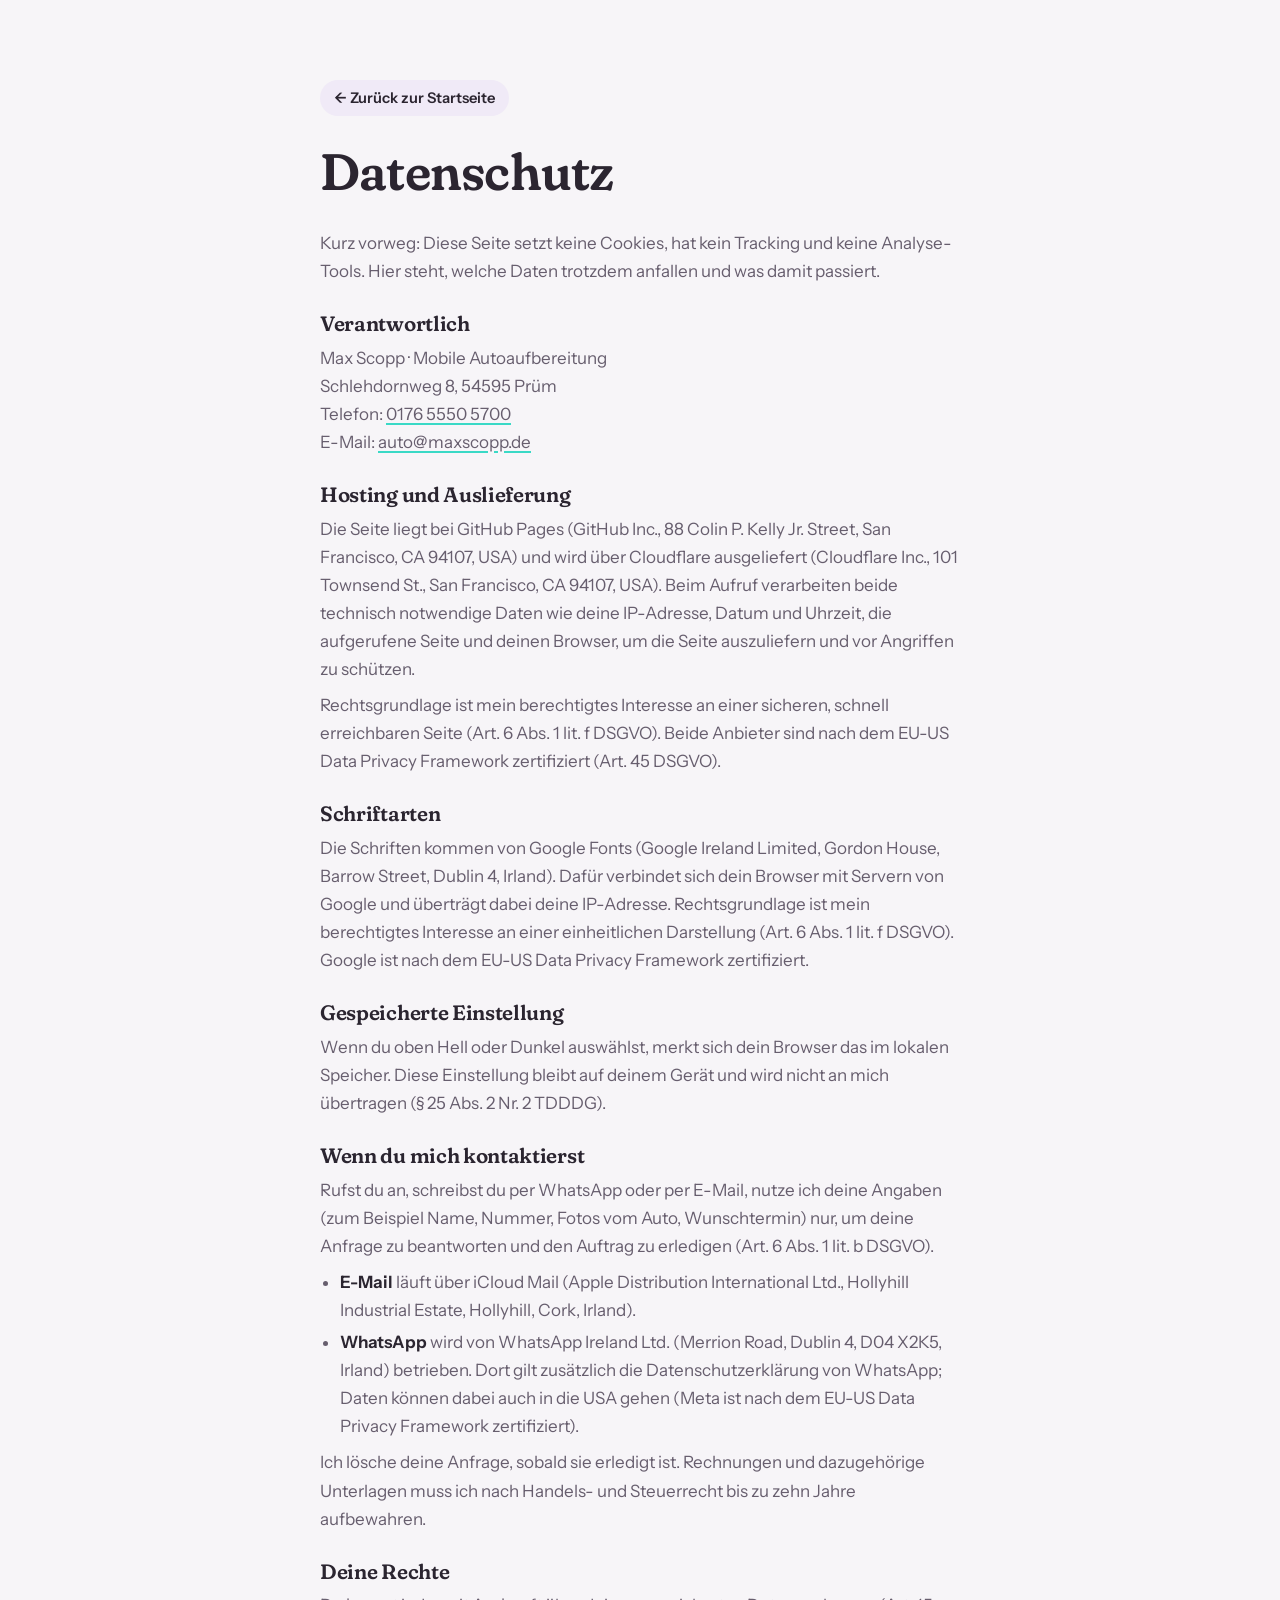
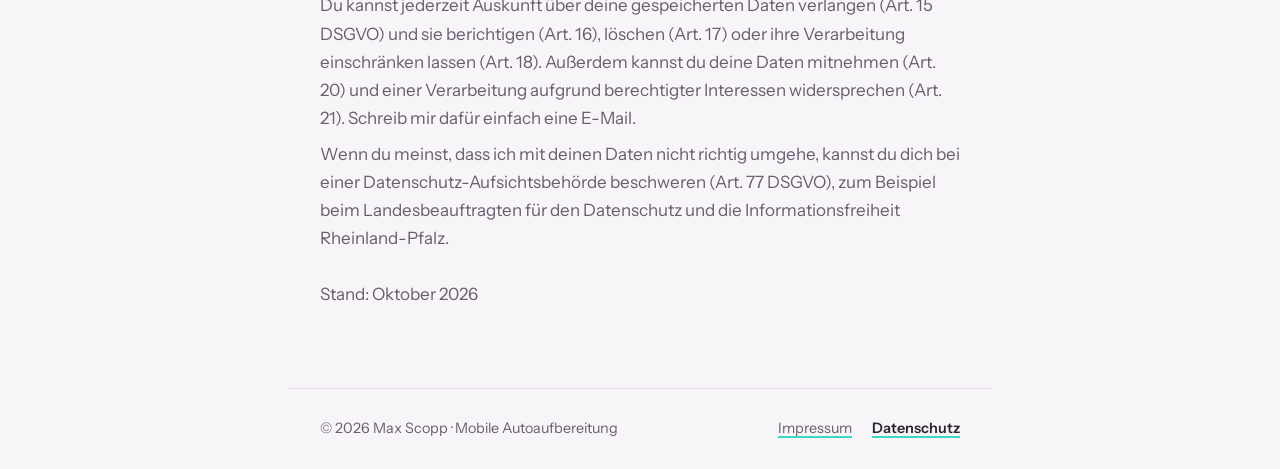
==== datenschutz.html @ cbfadf85 "Impressum und Datenschutz" ====
<!doctype html>
<html lang="de">
<head>
<meta charset="utf-8">
<meta name="viewport" content="width=device-width, initial-scale=1">
<title>Datenschutz · Max Scopp Autoaufbereitung</title>
<meta name="robots" content="noindex">
<link rel="icon" href="data:image/svg+xml,%3Csvg xmlns='http://www.w3.org/2000/svg' viewBox='0 0 32 32'%3E%3Crect width='32' height='32' rx='8' fill='%237650cc'/%3E%3Ctext x='16' y='21' text-anchor='middle' font-family='Georgia' font-weight='700' font-size='13' fill='%23fff'%3EMS%3C/text%3E%3C/svg%3E">
<script>
  try {
    var savedTheme = localStorage.getItem('theme');
    if (savedTheme === 'light' || savedTheme === 'dark') document.documentElement.setAttribute('data-theme', savedTheme);
  } catch (e) {}
</script>
<link rel="preconnect" href="https://fonts.googleapis.com">
<link rel="preconnect" href="https://fonts.gstatic.com" crossorigin>
<link rel="stylesheet" href="https://fonts.googleapis.com/css2?family=Fraunces:opsz,wght,SOFT@9..144,500..700,0..100&family=Instrument+Sans:wght@400..700&display=swap">
<link rel="stylesheet" href="legal.css">
</head>
<body>
<main class="wrap">
  <a class="back" href="./">← Zurück zur Startseite</a>
  <h1>Datenschutz</h1>
  <p>Kurz vorweg: Diese Seite setzt keine Cookies, hat kein Tracking und keine Analyse-Tools. Hier steht, welche Daten trotzdem anfallen und was damit passiert.</p>

  <section>
    <h2>Verantwortlich</h2>
    <p>
      Max Scopp · Mobile Autoaufbereitung<br>
      Schlehdornweg 8, 54595 Prüm<br>
      Telefon: <a href="tel:+4917655505700">0176 5550 5700</a><br>
      E-Mail: <a href="mailto:auto@maxscopp.de">auto@maxscopp.de</a>
    </p>
  </section>

  <section>
    <h2>Hosting und Auslieferung</h2>
    <p>Die Seite liegt bei GitHub Pages (GitHub Inc., 88 Colin P. Kelly Jr. Street, San Francisco, CA 94107, USA) und wird über Cloudflare ausgeliefert (Cloudflare Inc., 101 Townsend St., San Francisco, CA 94107, USA). Beim Aufruf verarbeiten beide technisch notwendige Daten wie deine IP-Adresse, Datum und Uhrzeit, die aufgerufene Seite und deinen Browser, um die Seite auszuliefern und vor Angriffen zu schützen.</p>
    <p>Rechtsgrundlage ist mein berechtigtes Interesse an einer sicheren, schnell erreichbaren Seite (Art. 6 Abs. 1 lit. f DSGVO). Beide Anbieter sind nach dem EU-US Data Privacy Framework zertifiziert (Art. 45 DSGVO).</p>
  </section>

  <section>
    <h2>Schriftarten</h2>
    <p>Die Schriften kommen von Google Fonts (Google Ireland Limited, Gordon House, Barrow Street, Dublin 4, Irland). Dafür verbindet sich dein Browser mit Servern von Google und überträgt dabei deine IP-Adresse. Rechtsgrundlage ist mein berechtigtes Interesse an einer einheitlichen Darstellung (Art. 6 Abs. 1 lit. f DSGVO). Google ist nach dem EU-US Data Privacy Framework zertifiziert.</p>
  </section>

  <section>
    <h2>Gespeicherte Einstellung</h2>
    <p>Wenn du oben Hell oder Dunkel auswählst, merkt sich dein Browser das im lokalen Speicher. Diese Einstellung bleibt auf deinem Gerät und wird nicht an mich übertragen (§ 25 Abs. 2 Nr. 2 TDDDG).</p>
  </section>

  <section>
    <h2>Wenn du mich kontaktierst</h2>
    <p>Rufst du an, schreibst du per WhatsApp oder per E-Mail, nutze ich deine Angaben (zum Beispiel Name, Nummer, Fotos vom Auto, Wunschtermin) nur, um deine Anfrage zu beantworten und den Auftrag zu erledigen (Art. 6 Abs. 1 lit. b DSGVO).</p>
    <ul>
      <li><strong>E-Mail</strong> läuft über iCloud Mail (Apple Distribution International Ltd., Hollyhill Industrial Estate, Hollyhill, Cork, Irland).</li>
      <li><strong>WhatsApp</strong> wird von WhatsApp Ireland Ltd. (Merrion Road, Dublin 4, D04 X2K5, Irland) betrieben. Dort gilt zusätzlich die Datenschutzerklärung von WhatsApp; Daten können dabei auch in die USA gehen (Meta ist nach dem EU-US Data Privacy Framework zertifiziert).</li>
    </ul>
    <p>Ich lösche deine Anfrage, sobald sie erledigt ist. Rechnungen und dazugehörige Unterlagen muss ich nach Handels- und Steuerrecht bis zu zehn Jahre aufbewahren.</p>
  </section>

  <section>
    <h2>Deine Rechte</h2>
    <p>Du kannst jederzeit Auskunft über deine gespeicherten Daten verlangen (Art. 15 DSGVO) und sie berichtigen (Art. 16), löschen (Art. 17) oder ihre Verarbeitung einschränken lassen (Art. 18). Außerdem kannst du deine Daten mitnehmen (Art. 20) und einer Verarbeitung aufgrund berechtigter Interessen widersprechen (Art. 21). Schreib mir dafür einfach eine E-Mail.</p>
    <p>Wenn du meinst, dass ich mit deinen Daten nicht richtig umgehe, kannst du dich bei einer Datenschutz-Aufsichtsbehörde beschweren (Art. 77 DSGVO), zum Beispiel beim Landesbeauftragten für den Datenschutz und die Informationsfreiheit Rheinland-Pfalz.</p>
  </section>

  <p>Stand: Oktober 2026</p>
</main>
<footer class="wrap foot">
  <span>© 2026 Max Scopp · Mobile Autoaufbereitung</span>
  <nav aria-label="Rechtliches"><a href="impressum.html">Impressum</a><a href="datenschutz.html" aria-current="page">Datenschutz</a></nav>
</footer>
</body>
</html>
---- legal.css ----
/* Impressum + Datenschutz: gleiche Farben und Schriften wie die Startseite, ruhige Lesespalte */
:root {
  --bg: #f7f5f8; --surface: #ffffff; --ink: #2b2530; --muted: #675e6e; --line: #e4dee8;
  --teal: #3ad9c6; --violet-ink: #6a43c0; --lilac: #f0eaf7;
  --f-display: "Fraunces", Georgia, "Times New Roman", serif;
  --f-body: "Instrument Sans", system-ui, -apple-system, "Segoe UI", Roboto, sans-serif;
  color-scheme: light;
}
@media (prefers-color-scheme: dark) {
  :root:not([data-theme="light"]) {
    --bg: #19161d; --surface: #231f28; --ink: #efeaf3; --muted: #b0a7b8; --line: #373040;
    --teal: #5ee8d8; --violet-ink: #b69cf2; --lilac: #251e2f;
    color-scheme: dark;
  }
}
:root[data-theme="dark"] {
  --bg: #19161d; --surface: #231f28; --ink: #efeaf3; --muted: #b0a7b8; --line: #373040;
  --teal: #5ee8d8; --violet-ink: #b69cf2; --lilac: #251e2f;
  color-scheme: dark;
}

*, *::before, *::after { box-sizing: border-box; }
body { margin: 0; background: var(--bg); color: var(--ink); font-family: var(--f-body); font-size: 1.0625rem; line-height: 1.65; }
.wrap { max-width: 44rem; margin-inline: auto; padding-inline: clamp(16px, 4vw, 32px); }
main { display: grid; gap: 28px; padding-block: clamp(40px, 7vw, 80px); }
h1, h2 { margin: 0; font-family: var(--f-display); font-weight: 600; font-variation-settings: "SOFT" 100; letter-spacing: -0.015em; line-height: 1.1; }
h1 { font-size: clamp(2.2rem, 6vw, 3.2rem); }
h2 { font-size: 1.3rem; }
section { display: grid; gap: 8px; }
p, ul { margin: 0; color: var(--muted); }
ul { padding-left: 1.2em; display: grid; gap: 4px; }
strong { color: var(--ink); font-weight: 650; }
a { color: inherit; text-decoration-color: var(--teal); text-decoration-thickness: 2px; text-underline-offset: 3px; }
:focus-visible { outline: 3px solid var(--teal); outline-offset: 3px; }
.back { justify-self: start; padding: 6px 14px; border-radius: 999px; background: var(--lilac); text-decoration: none; font-size: 0.92rem; font-weight: 600; }
.foot { display: flex; flex-wrap: wrap; justify-content: space-between; gap: 12px 24px; padding-block: 28px; border-top: 1px solid var(--line); color: var(--muted); font-size: 0.9rem; }
.foot nav { display: flex; gap: 20px; }
.foot a[aria-current] { color: var(--ink); font-weight: 600; }
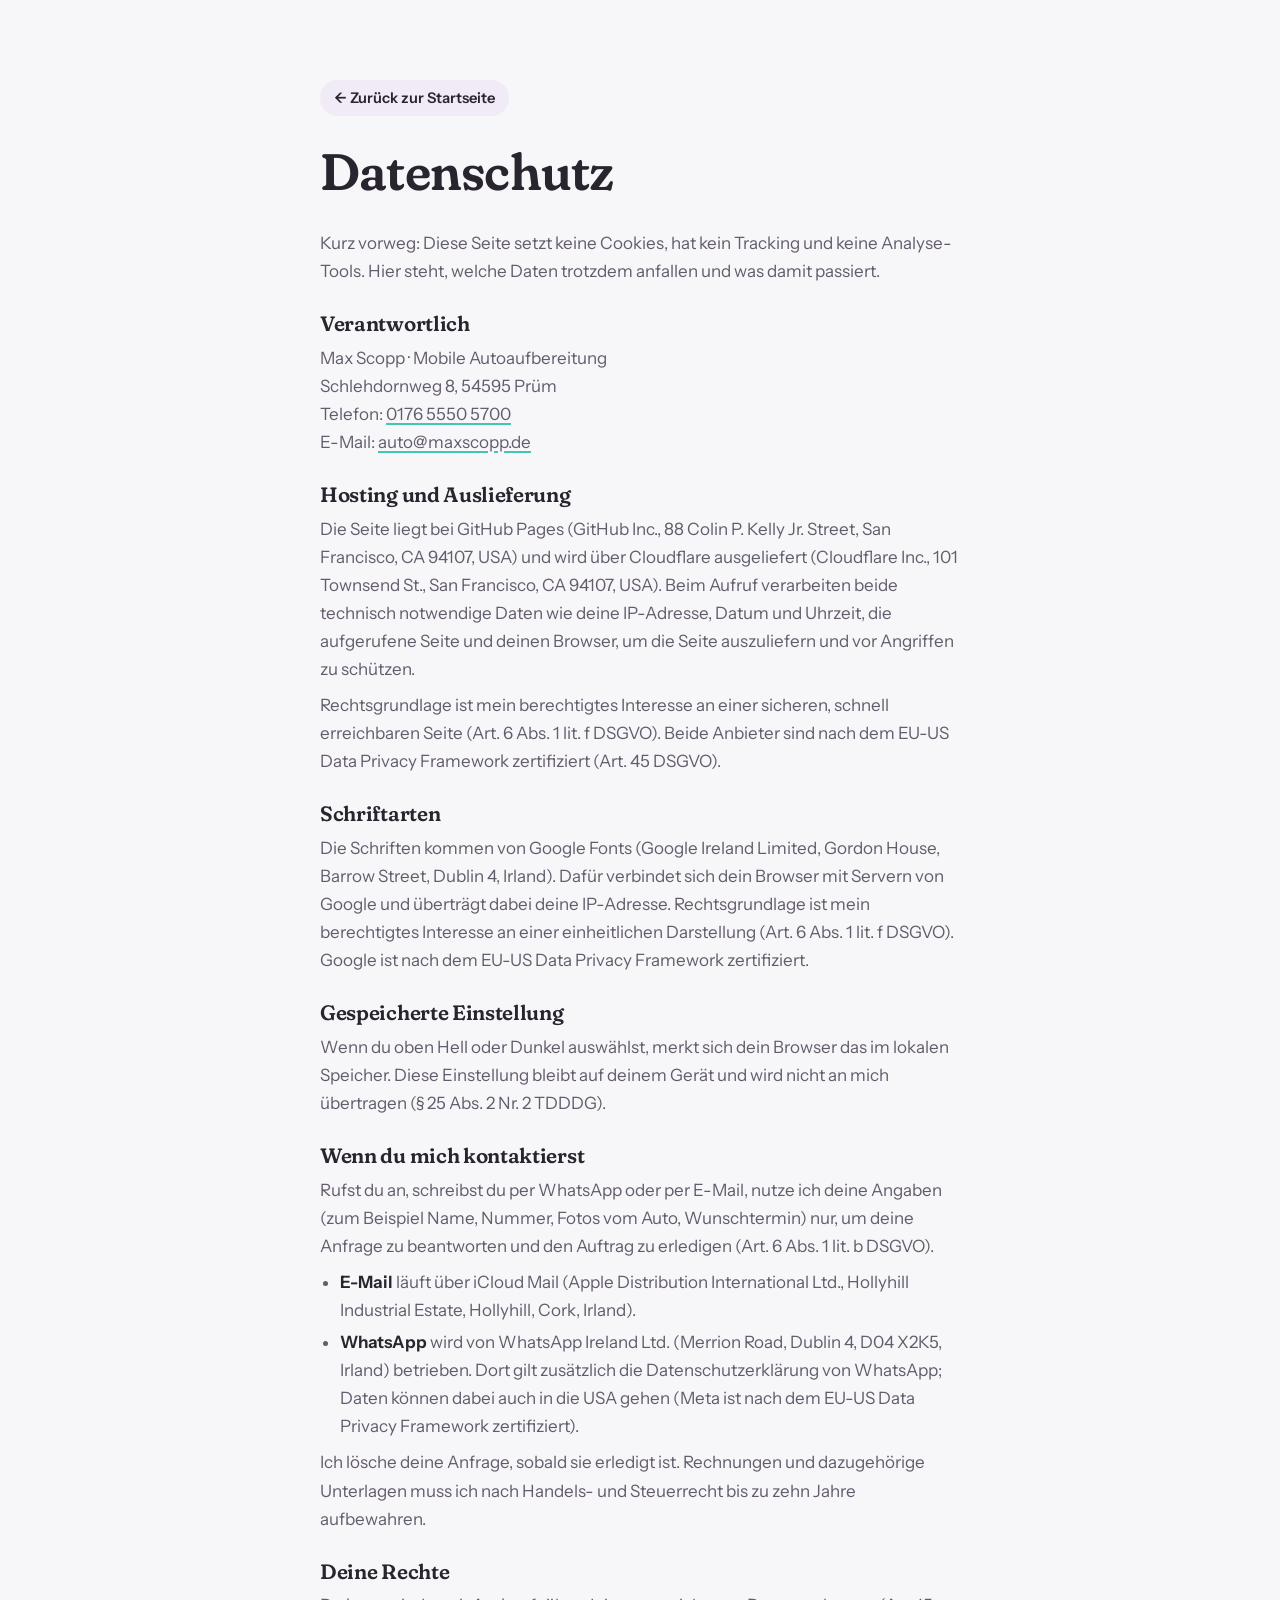
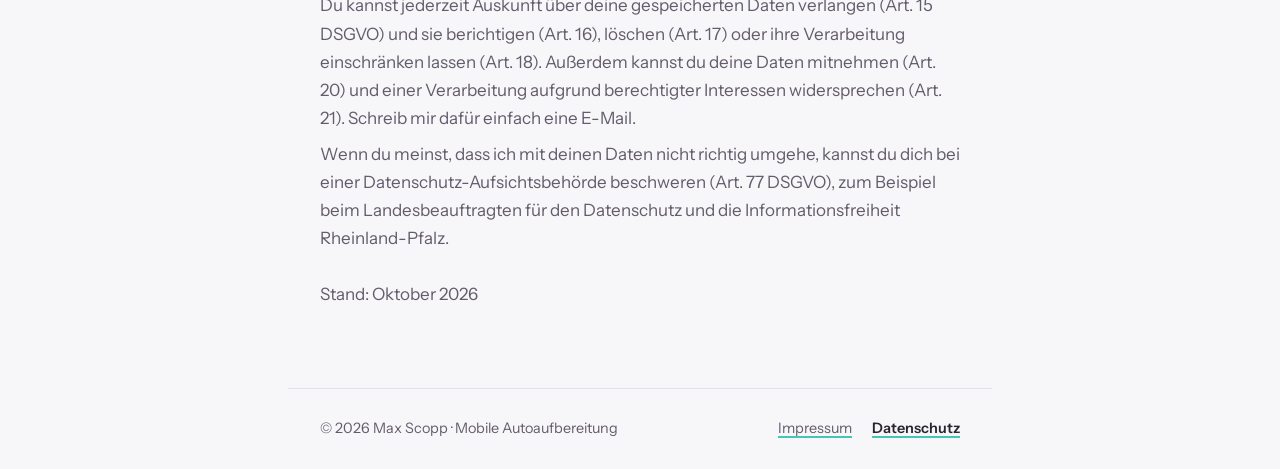
==== commit e3ea358a: "update" ====
--- a/datenschutz.html
+++ b/datenschutz.html
@@ -5,7 +5,7 @@
 <meta name="viewport" content="width=device-width, initial-scale=1">
 <title>Datenschutz · Max Scopp Autoaufbereitung</title>
 <meta name="robots" content="noindex">
-<link rel="icon" href="data:image/svg+xml,%3Csvg xmlns='http://www.w3.org/2000/svg' viewBox='0 0 32 32'%3E%3Crect width='32' height='32' rx='8' fill='%237650cc'/%3E%3Ctext x='16' y='21' text-anchor='middle' font-family='Georgia' font-weight='700' font-size='13' fill='%23fff'%3EMS%3C/text%3E%3C/svg%3E">
+<link rel="icon" href="favicon.svg" type="image/svg+xml">
 <script>
   try {
     var savedTheme = localStorage.getItem('theme');
@@ -15,6 +15,7 @@
 <link rel="preconnect" href="https://fonts.googleapis.com">
 <link rel="preconnect" href="https://fonts.gstatic.com" crossorigin>
 <link rel="stylesheet" href="https://fonts.googleapis.com/css2?family=Fraunces:opsz,wght,SOFT@9..144,500..700,0..100&family=Instrument+Sans:wght@400..700&display=swap">
+<link rel="stylesheet" href="site-theme.css">
 <link rel="stylesheet" href="legal.css">
 </head>
 <body>
--- a/site-theme.css
+++ b/site-theme.css
@@ -0,0 +1,74 @@
+:root {
+  --bg: #f7f6f8;
+  --surface: #fffefe;
+  --ink: #29252f;
+  --muted: #635c6c;
+  --line: #e5e0e8;
+  --lilac: #f0ebf7;
+  --mint: #e5f5f1;
+  --teal: #43c7b5;
+  --on-teal: #10201e;
+  --teal-ink: #14786d;
+  --violet: #7053bd;
+  --on-violet: #ffffff;
+  --violet-ink: #6647ad;
+  --chip: #ece6f3;
+  --hover: rgb(112 83 189 / 0.06);
+  --lg-tint: 255 254 255;
+  --lg-tint-a: 0.34;
+  --f-display: "Fraunces", Georgia, "Times New Roman", serif;
+  --f-body: "Instrument Sans", system-ui, -apple-system, "Segoe UI", Roboto, sans-serif;
+  color-scheme: light;
+}
+@media (prefers-color-scheme: dark) {
+  :root:not([data-theme="light"]) {
+    --bg: #18151c;
+    --surface: #221e27;
+    --ink: #f2eef5;
+    --muted: #b4aab9;
+    --line: #393340;
+    --lilac: #292330;
+    --mint: #192c2b;
+    --teal: #64d8c6;
+    --on-teal: #10201e;
+    --teal-ink: #7be2d3;
+    --violet: #8064cc;
+    --on-violet: #ffffff;
+    --violet-ink: #c2aef0;
+    --chip: #302938;
+    --hover: rgb(194 174 240 / 0.08);
+    --lg-tint: 34 30 39;
+    --lg-tint-a: 0.46;
+    color-scheme: dark;
+  }
+}
+:root[data-theme="dark"] {
+  --bg: #18151c;
+  --surface: #221e27;
+  --ink: #f2eef5;
+  --muted: #b4aab9;
+  --line: #393340;
+  --lilac: #292330;
+  --mint: #192c2b;
+  --teal: #64d8c6;
+  --on-teal: #10201e;
+  --teal-ink: #7be2d3;
+  --violet: #8064cc;
+  --on-violet: #ffffff;
+  --violet-ink: #c2aef0;
+  --chip: #302938;
+  --hover: rgb(194 174 240 / 0.08);
+  --lg-tint: 34 30 39;
+  --lg-tint-a: 0.46;
+  color-scheme: dark;
+}
+
+*, *::before, *::after { box-sizing: border-box; }
+html { -webkit-text-size-adjust: 100%; }
+body { margin: 0; background: var(--bg); color: var(--ink); font-family: var(--f-body); font-size: 1.0625rem; line-height: 1.65; }
+h1, h2 { margin: 0; font-family: var(--f-display); font-weight: 600; font-variation-settings: "SOFT" 100; letter-spacing: -0.015em; line-height: 1.1; text-wrap: balance; }
+h3, h4 { margin: 0; font-size: 1.15rem; font-weight: 650; line-height: 1.3; }
+p { margin: 0; }
+img { max-width: 100%; display: block; }
+a { color: inherit; }
+:focus-visible { outline: 3px solid var(--teal); outline-offset: 3px; }
--- a/legal.css
+++ b/legal.css
@@ -1,29 +1,6 @@
 /* Impressum + Datenschutz: gleiche Farben und Schriften wie die Startseite, ruhige Lesespalte */
-:root {
-  --bg: #f7f5f8; --surface: #ffffff; --ink: #2b2530; --muted: #675e6e; --line: #e4dee8;
-  --teal: #3ad9c6; --violet-ink: #6a43c0; --lilac: #f0eaf7;
-  --f-display: "Fraunces", Georgia, "Times New Roman", serif;
-  --f-body: "Instrument Sans", system-ui, -apple-system, "Segoe UI", Roboto, sans-serif;
-  color-scheme: light;
-}
-@media (prefers-color-scheme: dark) {
-  :root:not([data-theme="light"]) {
-    --bg: #19161d; --surface: #231f28; --ink: #efeaf3; --muted: #b0a7b8; --line: #373040;
-    --teal: #5ee8d8; --violet-ink: #b69cf2; --lilac: #251e2f;
-    color-scheme: dark;
-  }
-}
-:root[data-theme="dark"] {
-  --bg: #19161d; --surface: #231f28; --ink: #efeaf3; --muted: #b0a7b8; --line: #373040;
-  --teal: #5ee8d8; --violet-ink: #b69cf2; --lilac: #251e2f;
-  color-scheme: dark;
-}
-
-*, *::before, *::after { box-sizing: border-box; }
-body { margin: 0; background: var(--bg); color: var(--ink); font-family: var(--f-body); font-size: 1.0625rem; line-height: 1.65; }
 .wrap { max-width: 44rem; margin-inline: auto; padding-inline: clamp(16px, 4vw, 32px); }
 main { display: grid; gap: 28px; padding-block: clamp(40px, 7vw, 80px); }
-h1, h2 { margin: 0; font-family: var(--f-display); font-weight: 600; font-variation-settings: "SOFT" 100; letter-spacing: -0.015em; line-height: 1.1; }
 h1 { font-size: clamp(2.2rem, 6vw, 3.2rem); }
 h2 { font-size: 1.3rem; }
 section { display: grid; gap: 8px; }
@@ -31,7 +8,6 @@
 ul { padding-left: 1.2em; display: grid; gap: 4px; }
 strong { color: var(--ink); font-weight: 650; }
 a { color: inherit; text-decoration-color: var(--teal); text-decoration-thickness: 2px; text-underline-offset: 3px; }
-:focus-visible { outline: 3px solid var(--teal); outline-offset: 3px; }
 .back { justify-self: start; padding: 6px 14px; border-radius: 999px; background: var(--lilac); text-decoration: none; font-size: 0.92rem; font-weight: 600; }
 .foot { display: flex; flex-wrap: wrap; justify-content: space-between; gap: 12px 24px; padding-block: 28px; border-top: 1px solid var(--line); color: var(--muted); font-size: 0.9rem; }
 .foot nav { display: flex; gap: 20px; }
